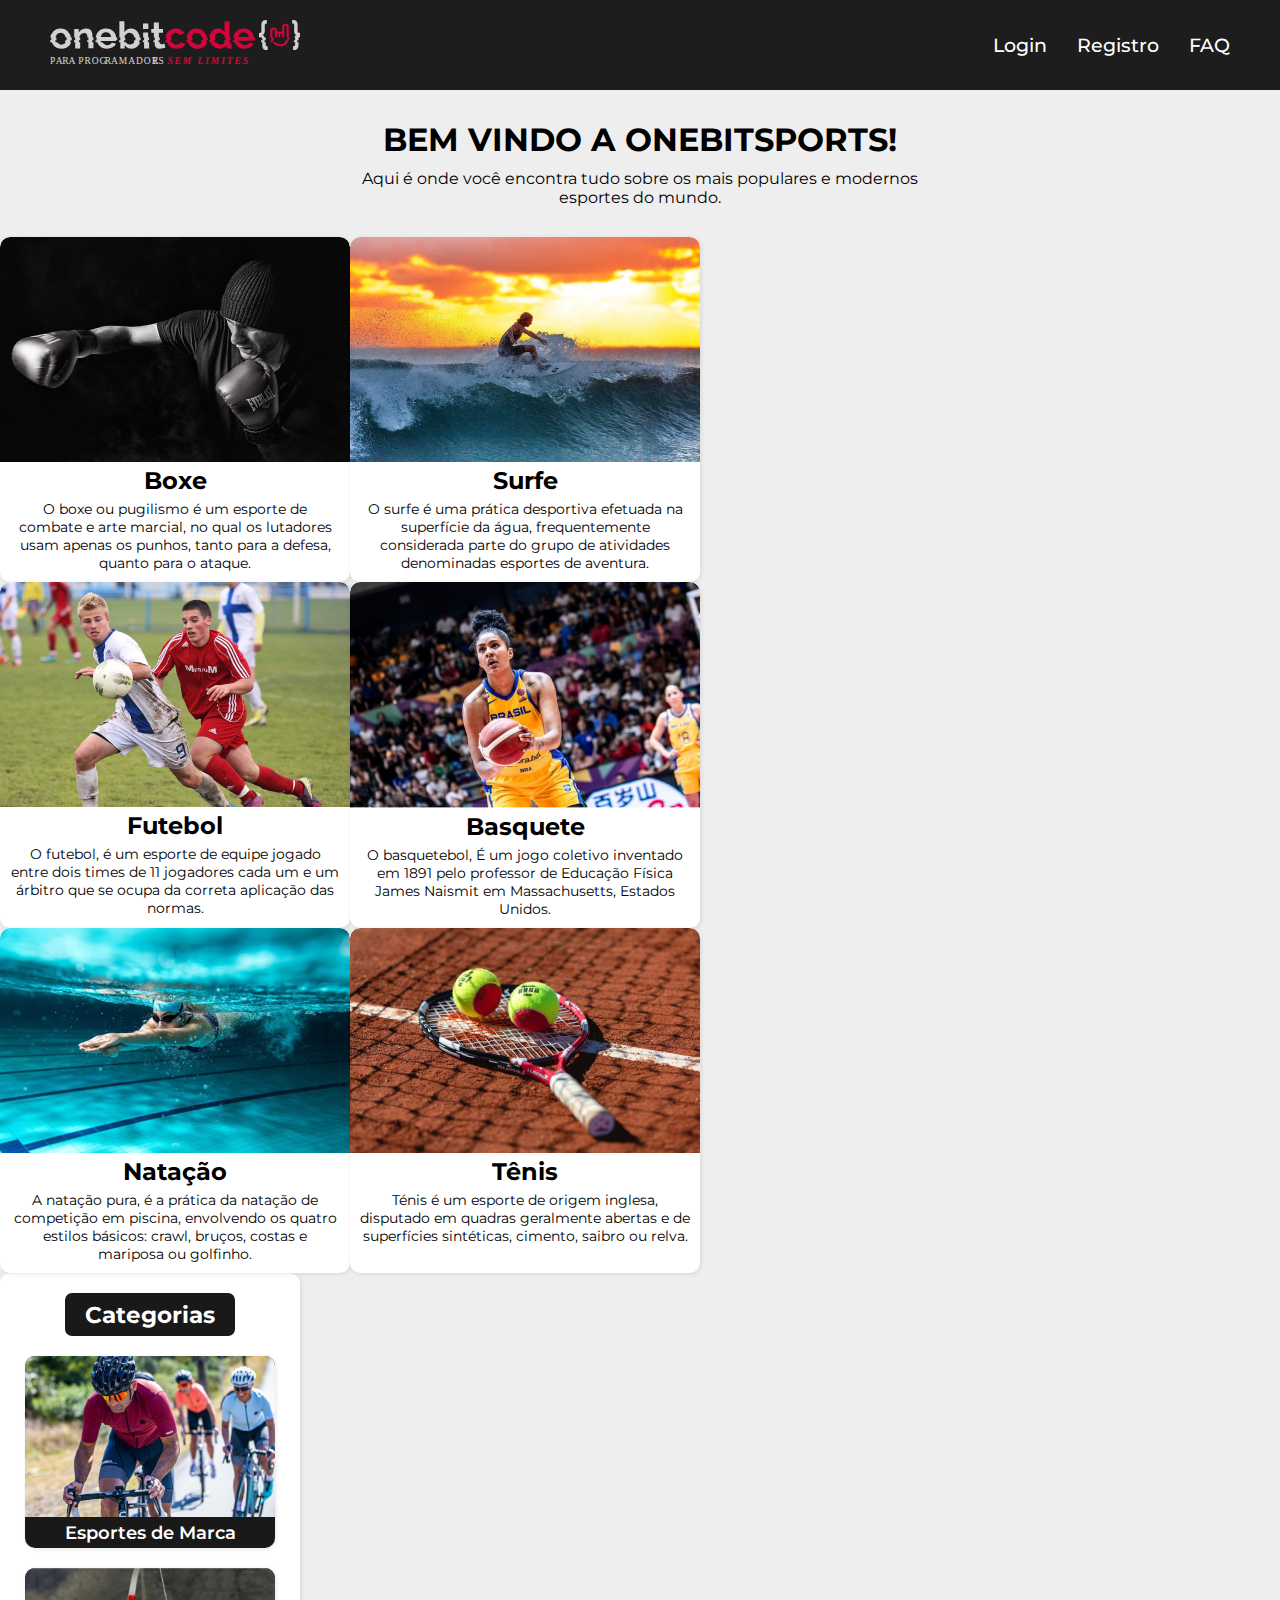
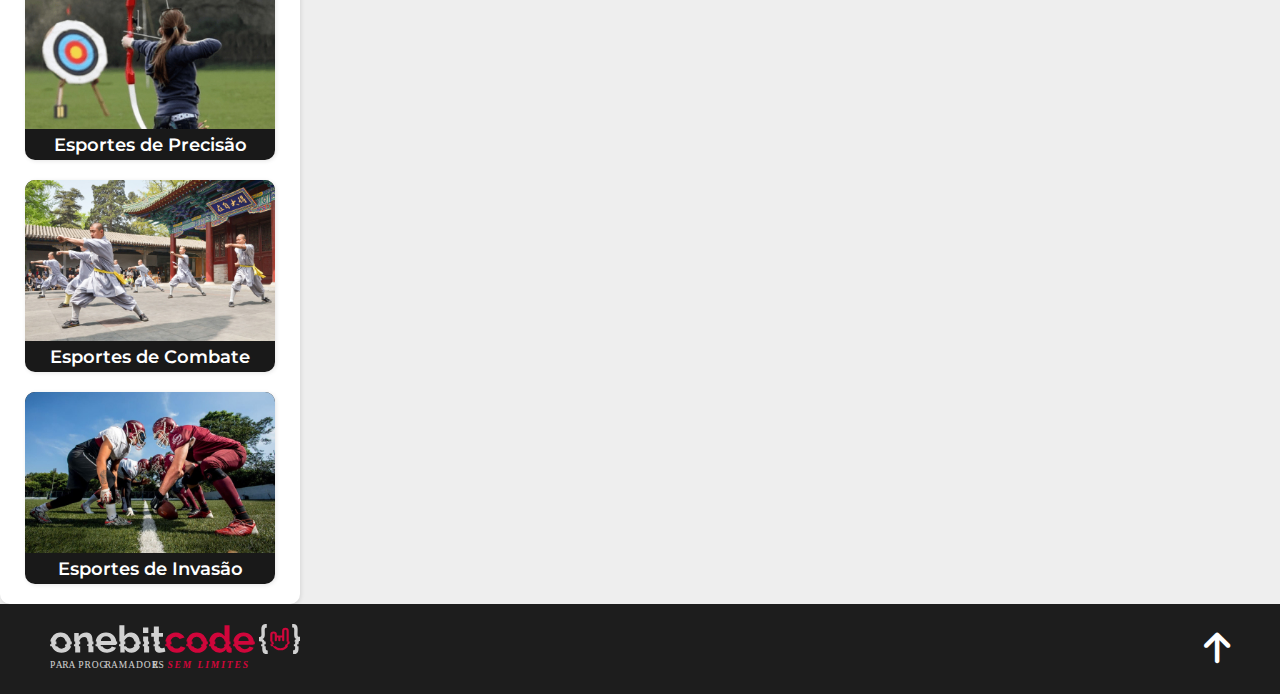
==== onebitsports/index.html @ 5f5e8c13 "commit change" ====
<!DOCTYPE html>
<html lang="pt-br">
<head>
  <meta charset="UTF-8">
  <meta name="viewport" content="width=device-width, initial-scale=1.0">
  <link rel="stylesheet" href="style.css">
  <link rel="shortcut icon" href="img/iconrock-red.svg" type="image/x-icon">
  <link rel="stylesheet" href="https://cdnjs.cloudflare.com/ajax/libs/font-awesome/6.4.2/css/all.min.css">
  <title>ONEBITSPORTS</title>
</head>
<body>
  <!-- HEADER -->
  <header class="header-container">
    <div class="header-logo">
      <a href="index.html">
        <img src="img/logo-onebitcode.svg" alt="logo onebitsports">
      </a>
    </div>

    <nav class="nav">
      <ul class="links">
        <li><a href="#">Login</a></li>
        <li><a href="#">Registro</a></li>
        <li><a href="#">FAQ</a></li>
      </ul>
    </nav>
  </header>

  <main>
    <!-- TITLE -->
    <section id="title">
      <h1>BEM VINDO A ONEBITSPORTS!</h1>
      <p>Aqui é onde você encontra tudo sobre os mais populares e modernos esportes do mundo.</p>
    </section>

    <!-- CARDS -->
    <section class="main-cards">
      <div class="line">
        <!-- CARD ONE -->
        <div class="cards">
          <div class="content">
            <img src="img/boxe.jpg" alt="imagem ilustrativa boxe">
            <h3>Boxe</h3>
            <p>O boxe ou pugilismo é um esporte de combate e arte marcial, no qual os lutadores usam apenas os punhos, tanto para a defesa, quanto para o ataque.</p>
          </div>
        </div>
        <!-- CARD TWO -->
        <div class="cards">
          <div class="content">
            <img src="img/surf.jpg" alt="imagem ilustrativa surfe">
            <h3>Surfe</h3>
            <p>O surfe é uma prática desportiva efetuada na superfície da água, frequentemente considerada parte do grupo de atividades denominadas esportes de aventura.</p>
          </div>
        </div>
      </div>

      <div class="line">
        <!-- CARD THREE -->
        <div class="cards">
          <div class="content">
            <img src="img/futebol.jpg" alt="imagem ilustrativa futebol">
            <h3>Futebol</h3>
            <p>O futebol, é um esporte de equipe jogado entre dois times de 11 jogadores cada um e um árbitro que se ocupa da correta aplicação das normas.</p>
          </div>
        </div>
        <!-- CARD FOUR -->
        <div class="cards">
          <div class="content">
            <img src="img/basquete.jpg" alt="imagem ilustrativa basquete">
            <h3>Basquete</h3>
            <p>O basquetebol, É um jogo coletivo inventado em 1891 pelo professor de Educação Física  James Naismit em Massachusetts, Estados Unidos.</p>
          </div>
        </div>
      </div>
      
      <div class="line">
        <!-- CARD FIVE -->
        <div class="cards">
          <duv class="content">
            <img src="img/natacao.jpg" alt="imagem ilustrativa natação">
            <h3>Natação</h3>
            <p>A natação pura, é a prática da natação de competição em piscina, envolvendo os quatro estilos básicos: crawl, bruços, costas e mariposa ou golfinho.</p>
          </duv>
        </div>
        <!-- CARD SIX -->
        <div class="cards">
          <div class="content">
            <img src="img/tenis.jpg" alt="imagem ilustrativa tênis">
            <h3>Tênis</h3>
            <p>Ténis é um esporte de origem inglesa, disputado em quadras geralmente abertas e de superfícies sintéticas, cimento, saibro ou relva.</p>
          </div>
        </div>
      </div>
    </section>

    <!-- ASIDE -->
    <aside class="categories">
      <div class="categories-title">
        <h3>Categorias</h3>
      </div>

      <div class="aside-cards">
        <a href="#">
          <img src="img/ciclismo.jpg" alt="imagem ilustrativa ciclismo">
          <p>Esportes de Marca</p>
        </a>
      </div>

      <div class="aside-cards">
        <a href="#">
          <img src="img/arco.png" alt="imagem ilustrativa arco e flexa">
          <p>Esportes de Precisão</p>
        </a>
      </div>

      <div class="aside-cards">
        <a href="#">
          <img src="img/kung-fu.jpg" alt="imagem ilustrativa kung-fu">
          <p>Esportes de Combate</p>
        </a>
      </div>

      <div class="aside-cards">
        <a href="#">
          <img src="img/futebol americano.jpg" alt="imagem ilustrativa futebol americano">
          <p>Esportes de Invasão</p>
        </a>
      </div>
    </aside>
  </main>

  <!-- FOOTER -->
  <footer class="footer">
    <div class="footer-img">
      <a href="index.html"><img src="img/logo-onebitcode.svg" alt="logo onebitsports"></a>
    </div>

    <div class="footer-anchor">
      <abbr title="voltar ao topo">
        <a href="#title">
          <i class="fa-solid fa-arrow-up";></i>
        </a>
      </abbr>
    </div>
  </footer>
</body>
</html>
---- onebitsports/style.css ----
@import url('https://fonts.googleapis.com/css2?family=Montserrat:wght@300;400;500;600;700&display=swap');

* {
  margin: 0;
  padding: 0;
  box-sizing: border-box;
}

body {
  background-color: #eee;
  font-family: 'Montserrat', sans-serif;
}

/* HEADER */
.header-container {
  background-color: #1D1D1D;
  display: flex;
  justify-content: space-between;
  padding: 20px 50px;
}

.header-logo {
  width: 250px;
}

.nav {
  display: flex;
  justify-content: center;
  align-items: center;
}

.links {
  display: flex;
  justify-content: center;
  align-items: center;
  gap: 30px;
  list-style: none;
}

.links li a {
  text-decoration: none;
  color: white;
  font-size: 1.2em;
  font-weight: 500;
}

.links li a:hover {
  color: #dadada;
  border-bottom: 1px solid #dadada;
}

/* TITLE */
#title {
  display: flex;
  justify-content: center;
  align-items: center;
  flex-direction: column;
  margin: 30px;
}

#title h1 {
  font-size: 2em;
  font-weight: 700;
}

#title p {
  text-align: center;
  width: 600px;
  margin-top: 10px;
}

/* SECTION */
.line {
  display: flex;
}

.cards {
  display: flex;
  justify-content: center;
}

.content {
  overflow: hidden;
  width: 350px;
  background-color: white;
  text-align: center;
  border-radius: 10px;
  box-shadow: 1px 1px 4px rgba(0, 0, 0, .1);
}

.content img {
  border-radius: 10px 10px 0 0;
}

.content h3 {
  font-size: 1.5em;
}

.content p {
  font-size: 0.9em;
  padding: 5px 10px 10px;
}

/* ASIDE */
.categories {
  background-color: white;
  border-radius: 10px;
  box-shadow: 1px 1px 4px rgba(0, 0, 0, .1);
  width: 300px;
  display: flex;
  flex-direction: column;
  align-items: center;
  gap: 20px 0;
  padding: 20px;
}

.categories-title {
  background-color: #000000e6;
  color: white;
  font-size: 20px;
  padding: 7px 20px;
  border-radius: 7px;
}

.aside-cards {
  overflow: hidden;
  width: 250px;
  background-color: #000000e6;
  text-align: center;
  border-radius: 10px;
  box-shadow: 1px 1px 4px rgba(0, 0, 0, .1);
}

.aside-cards img {
  width: 250px;
}

.aside-cards a {
  font-size: 1.4em;
  text-decoration: none;
  color: white;
  display: flex;
  flex-direction: column;
  align-items: center;
  justify-content: center;
}

.aside-cards p {
  font-size: .8em;
  font-weight: 600;
  padding: 5px 0;
  
}

/* FOOTER */
.footer{
  background-color: #1D1D1D;
  padding: 20px 50px;
  display: flex;
  justify-content: space-between;
  align-items: center;
}

.footer-img {
  width: 250px;
}

.footer-anchor {
  display: flex;
  justify-content: center;
  align-items: center;
}

.footer-anchor i {
  color: white;
  font-size: 35px;
}

.footer-anchor i:hover {
  color: #d8d8d8;
}
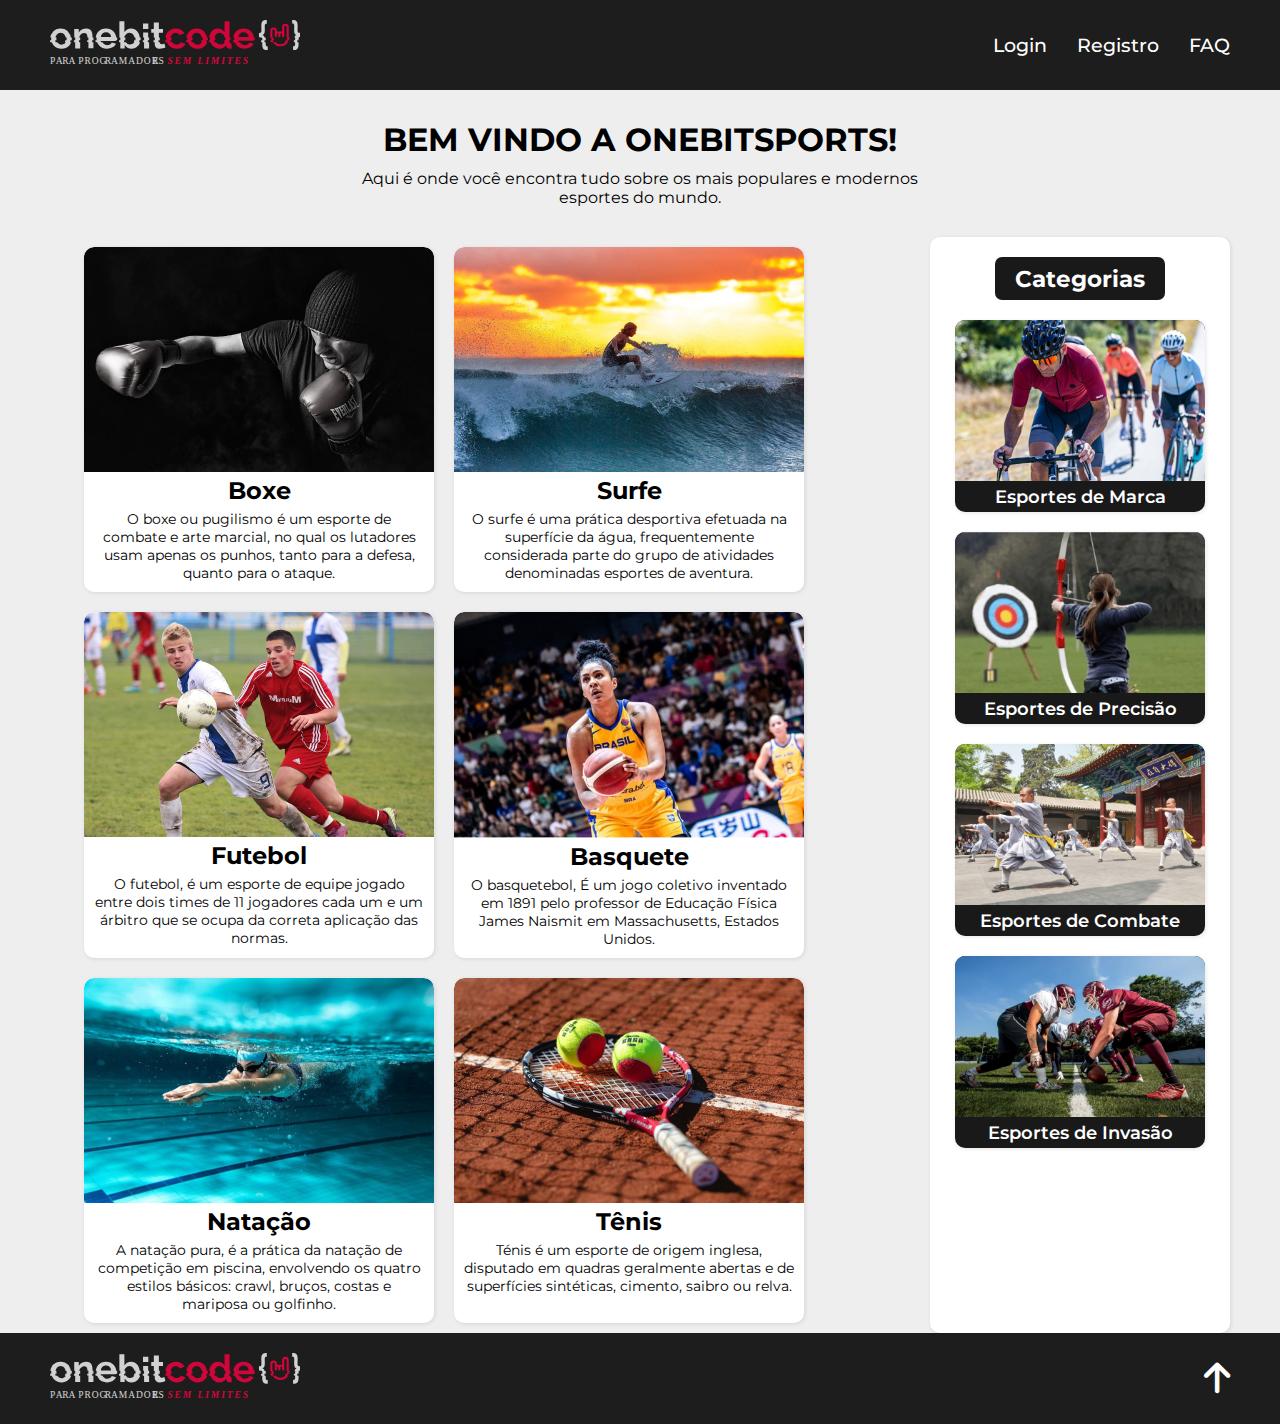
==== commit 7dbae25f: "start grid" ====
--- a/onebitsports/index.html
+++ b/onebitsports/index.html
@@ -26,12 +26,14 @@
     </nav>
   </header>
 
-  <main>
     <!-- TITLE -->
     <section id="title">
       <h1>BEM VINDO A ONEBITSPORTS!</h1>
       <p>Aqui é onde você encontra tudo sobre os mais populares e modernos esportes do mundo.</p>
     </section>
+
+  <main>
+
 
     <!-- CARDS -->
     <section class="main-cards">
@@ -94,37 +96,35 @@
     </section>
 
     <!-- ASIDE -->
-    <aside class="categories">
-      <div class="categories-title">
-        <h3>Categorias</h3>
-      </div>
-
-      <div class="aside-cards">
-        <a href="#">
-          <img src="img/ciclismo.jpg" alt="imagem ilustrativa ciclismo">
-          <p>Esportes de Marca</p>
-        </a>
-      </div>
-
-      <div class="aside-cards">
-        <a href="#">
-          <img src="img/arco.png" alt="imagem ilustrativa arco e flexa">
-          <p>Esportes de Precisão</p>
-        </a>
-      </div>
-
-      <div class="aside-cards">
-        <a href="#">
-          <img src="img/kung-fu.jpg" alt="imagem ilustrativa kung-fu">
-          <p>Esportes de Combate</p>
-        </a>
-      </div>
-
-      <div class="aside-cards">
-        <a href="#">
-          <img src="img/futebol americano.jpg" alt="imagem ilustrativa futebol americano">
-          <p>Esportes de Invasão</p>
-        </a>
+    <aside>
+      <div class="categories">
+        <div class="categories-title">
+          <h3>Categorias</h3>
+        </div>
+        <div class="aside-cards">
+          <a href="#">
+            <img src="img/ciclismo.jpg" alt="imagem ilustrativa ciclismo">
+            <p>Esportes de Marca</p>
+          </a>
+        </div>
+        <div class="aside-cards">
+          <a href="#">
+            <img src="img/arco.png" alt="imagem ilustrativa arco e flexa">
+            <p>Esportes de Precisão</p>
+          </a>
+        </div>
+        <div class="aside-cards">
+          <a href="#">
+            <img src="img/kung-fu.jpg" alt="imagem ilustrativa kung-fu">
+            <p>Esportes de Combate</p>
+          </a>
+        </div>
+        <div class="aside-cards">
+          <a href="#">
+            <img src="img/futebol americano.jpg" alt="imagem ilustrativa futebol americano">
+            <p>Esportes de Invasão</p>
+          </a>
+        </div>
       </div>
     </aside>
   </main>
--- a/onebitsports/style.css
+++ b/onebitsports/style.css
@@ -49,6 +49,12 @@
   border-bottom: 1px solid #dadada;
 }
 
+main {
+  display: grid;
+  grid-template-columns: 1fr 1fr;
+  gap: 50px;
+}
+
 /* TITLE */
 #title {
   display: flex;
@@ -70,6 +76,11 @@
 }
 
 /* SECTION */
+
+.main-cards {
+  margin-left: 10%;
+}
+
 .line {
   display: flex;
 }
@@ -77,6 +88,7 @@
 .cards {
   display: flex;
   justify-content: center;
+  margin: 10px;
 }
 
 .content {
@@ -102,6 +114,12 @@
 }
 
 /* ASIDE */
+aside {
+  display: flex;
+  justify-content: flex-end;
+  margin-right: 50px;
+}
+
 .categories {
   background-color: white;
   border-radius: 10px;
@@ -110,7 +128,7 @@
   display: flex;
   flex-direction: column;
   align-items: center;
-  gap: 20px 0;
+  gap: 20px;
   padding: 20px;
 }
 
